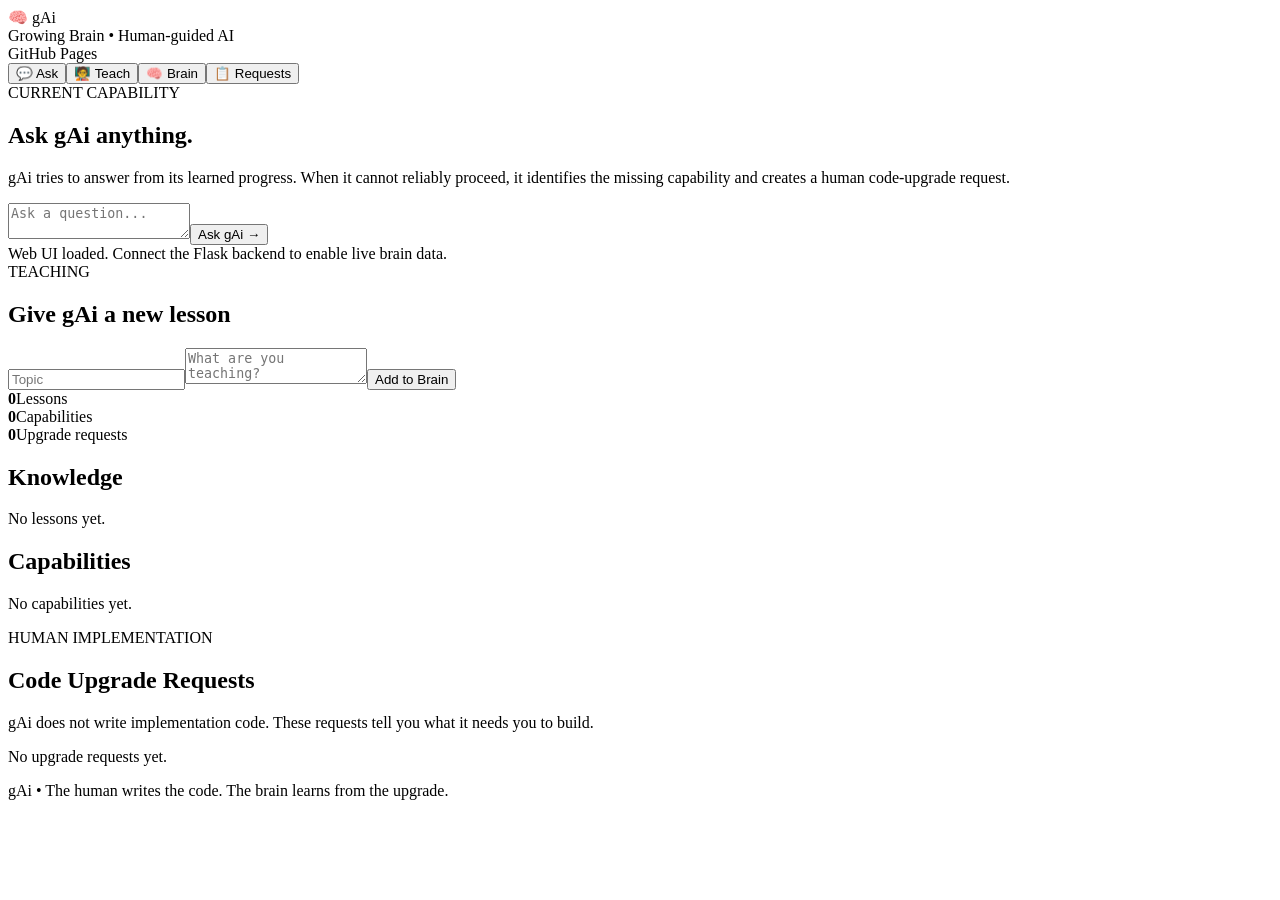
==== docs/index.html @ eb46b011 "Add GitHub Pages frontend" ====
<!doctype html>
<html lang="en">
<head>
<meta charset="utf-8"><meta name="viewport" content="width=device-width,initial-scale=1">
<title>gAi • Growing Brain</title>
<link rel="stylesheet" href="./style.css">
</head>
<body>
<div class="app">
<header><div><div class="logo">🧠 gAi</div><div class="sub">Growing Brain • Human-guided AI</div></div><div class="status"><i></i> GitHub Pages</div></header>
<nav><button class="active" data-tab="ask">💬 Ask</button><button data-tab="teach">🧑‍🏫 Teach</button><button data-tab="brain">🧠 Brain</button><button data-tab="requests">📋 Requests</button></nav>
<main>
<section id="ask" class="tab active"><div class="hero"><span class="eyebrow">CURRENT CAPABILITY</span><h1>Ask gAi anything.</h1><p>gAi tries to answer from its learned progress. When it cannot reliably proceed, it identifies the missing capability and creates a human code-upgrade request.</p><textarea id="q" placeholder="Ask a question..."></textarea><button class="primary" onclick="ask()">Ask gAi →</button><div id="answer"></div></div></section>
<section id="teach" class="tab"><div class="panel"><span class="eyebrow">TEACHING</span><h2>Give gAi a new lesson</h2><input id="topic" placeholder="Topic"><textarea id="lesson" placeholder="What are you teaching?"></textarea><button class="primary" onclick="teach()">Add to Brain</button><div id="teachResult"></div></div></section>
<section id="brain" class="tab"><div class="stats"><div><b id="lessonCount">0</b><span>Lessons</span></div><div><b id="capCount">0</b><span>Capabilities</span></div><div><b id="reqCount">0</b><span>Upgrade requests</span></div></div><div class="columns"><div class="panel"><h2>Knowledge</h2><div id="lessons"></div></div><div class="panel"><h2>Capabilities</h2><div id="caps"></div></div></div></section>
<section id="requests" class="tab"><div class="panel"><span class="eyebrow">HUMAN IMPLEMENTATION</span><h2>Code Upgrade Requests</h2><p class="muted">gAi does not write implementation code. These requests tell you what it needs you to build.</p><div id="reqs"></div></div></section>
</main><footer>gAi • The human writes the code. The brain learns from the upgrade.</footer>
</div>
<script>
const API='';
const $=id=>document.getElementById(id); const esc=s=>String(s??'').replace(/[&<>"']/g,c=>({'&':'&amp;','<':'&lt;','>':'&gt;','"':'&quot;',"'":'&#39;'}[c]));
function tab(n){document.querySelectorAll('.tab').forEach(x=>x.classList.toggle('active',x.id===n));document.querySelectorAll('nav button').forEach(x=>x.classList.toggle('active',x.dataset.tab===n));}
document.querySelectorAll('nav button').forEach(b=>b.onclick=()=>tab(b.dataset.tab));
async function load(){try{const r=await fetch(API+'/api/state');if(!r.ok)throw 0;const s=await r.json();render(s)}catch(e){render({lessons:[],capabilities:[],code_requests:[]});$('answer').innerHTML='<div class="notice">Web UI loaded. Connect the Flask backend to enable live brain data.</div>'}}
function render(s){$('lessonCount').textContent=s.lessons.length;$('capCount').textContent=s.capabilities.length;$('reqCount').textContent=s.code_requests.length;$('lessons').innerHTML=s.lessons.length?s.lessons.slice().reverse().map(x=>`<article><b>${esc(x.topic)}</b><p>${esc(x.content)}</p></article>`).join(''):'<p class="muted">No lessons yet.</p>';$('caps').innerHTML=s.capabilities.length?s.capabilities.map(x=>`<article><b>${esc(x.name)}</b><span class="badge">${esc(x.status)}</span><p>${esc(x.description)}</p></article>`).join(''):'<p class="muted">No capabilities yet.</p>';$('reqs').innerHTML=s.code_requests.length?s.code_requests.map(x=>`<article class="request"><b>📝 ${esc(x)}</b><a href="./requests/${encodeURIComponent(x)}" target="_blank">View request →</a></article>`).join(''):'<p class="muted">No upgrade requests yet.</p>'}
async function ask(){const q=$('q').value.trim();if(!q)return;try{const r=await fetch(API+'/api/question',{method:'POST',headers:{'Content-Type':'application/json'},body:JSON.stringify({question:q})});const d=await r.json();if(!r.ok)throw new Error(d.error);$('answer').innerHTML=`<div class="answer"><h3>gAi's attempt</h3><p>${esc(d.answer).replace(/\n/g,'<br>')}</p><div class="meta"><span>Confidence ${(d.confidence*100).toFixed(0)}%</span><span>Known: ${d.known.length?d.known.map(esc).join(', '):'none'}</span></div>${d.blockers.length?`<div class="warning"><b>⚠ Cannot fully proceed</b><br>${d.blockers.map(esc).join('<br>')}</div>`:''}${d.request_files.length?`<div class="request"><b>Code upgrade needed</b><p>${d.request_files.map(esc).join('<br>')}</p></div>`:''}</div>`}catch(e){$('answer').innerHTML='<div class="notice">Backend is not connected yet. Deploy the Flask API separately, then set the API URL in <code>docs/index.html</code>.</div>'}}
async function teach(){const topic=$('topic').value.trim(),content=$('lesson').value.trim();if(!topic||!content)return;$('teachResult').textContent='Saving...';try{const r=await fetch(API+'/api/learn',{method:'POST',headers:{'Content-Type':'application/json'},body:JSON.stringify({topic,content})});if(!r.ok)throw 0;$('teachResult').textContent='✓ Lesson added and growth analysis completed.';$('topic').value='';$('lesson').value='';load()}catch(e){$('teachResult').innerHTML='<div class="notice">Backend is not connected. This Pages frontend is ready; connect the API URL when the backend is deployed.</div>'}}
load();
</script>
</body></html>
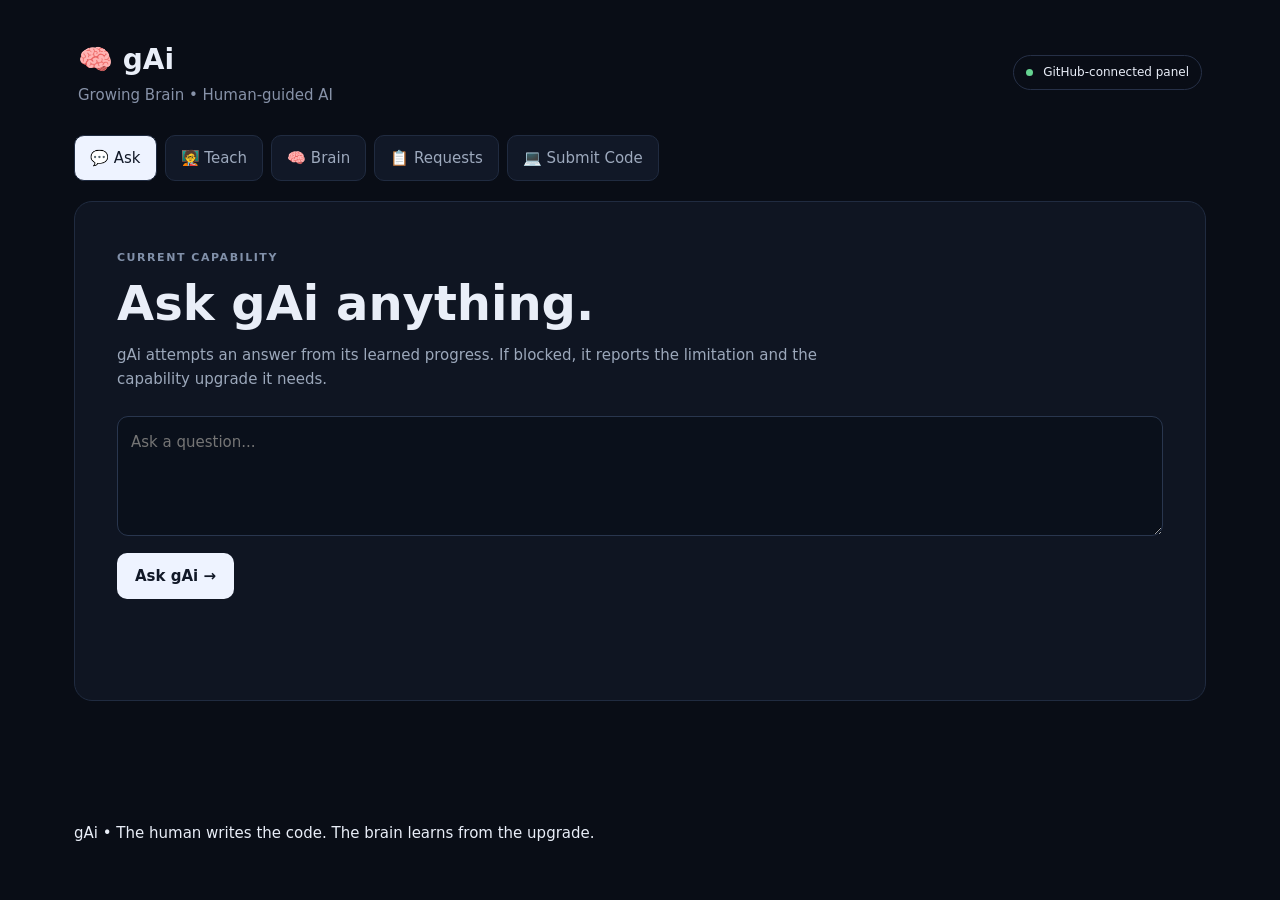
==== commit 71f52a0e: "Add browser code submission to GitHub backend" ====
--- a/docs/index.html
+++ b/docs/index.html
@@ -1,30 +1,21 @@
 <!doctype html>
-<html lang="en">
-<head>
-<meta charset="utf-8"><meta name="viewport" content="width=device-width,initial-scale=1">
-<title>gAi • Growing Brain</title>
-<link rel="stylesheet" href="./style.css">
-</head>
-<body>
-<div class="app">
-<header><div><div class="logo">🧠 gAi</div><div class="sub">Growing Brain • Human-guided AI</div></div><div class="status"><i></i> GitHub Pages</div></header>
-<nav><button class="active" data-tab="ask">💬 Ask</button><button data-tab="teach">🧑‍🏫 Teach</button><button data-tab="brain">🧠 Brain</button><button data-tab="requests">📋 Requests</button></nav>
+<html lang="en"><head><meta charset="utf-8"><meta name="viewport" content="width=device-width,initial-scale=1"><title>gAi • Growing Brain</title><link rel="stylesheet" href="./style.css"></head>
+<body><div class="app"><header><div><div class="logo">🧠 gAi</div><div class="sub">Growing Brain • Human-guided AI</div></div><div class="status"><i></i> GitHub-connected panel</div></header>
+<nav><button class="active" data-tab="ask">💬 Ask</button><button data-tab="teach">🧑‍🏫 Teach</button><button data-tab="brain">🧠 Brain</button><button data-tab="requests">📋 Requests</button><button data-tab="code">💻 Submit Code</button></nav>
 <main>
-<section id="ask" class="tab active"><div class="hero"><span class="eyebrow">CURRENT CAPABILITY</span><h1>Ask gAi anything.</h1><p>gAi tries to answer from its learned progress. When it cannot reliably proceed, it identifies the missing capability and creates a human code-upgrade request.</p><textarea id="q" placeholder="Ask a question..."></textarea><button class="primary" onclick="ask()">Ask gAi →</button><div id="answer"></div></div></section>
+<section id="ask" class="tab active"><div class="hero"><span class="eyebrow">CURRENT CAPABILITY</span><h1>Ask gAi anything.</h1><p>gAi attempts an answer from its learned progress. If blocked, it reports the limitation and the capability upgrade it needs.</p><textarea id="q" placeholder="Ask a question..."></textarea><button class="primary" onclick="ask()">Ask gAi →</button><div id="answer"></div></div></section>
 <section id="teach" class="tab"><div class="panel"><span class="eyebrow">TEACHING</span><h2>Give gAi a new lesson</h2><input id="topic" placeholder="Topic"><textarea id="lesson" placeholder="What are you teaching?"></textarea><button class="primary" onclick="teach()">Add to Brain</button><div id="teachResult"></div></div></section>
 <section id="brain" class="tab"><div class="stats"><div><b id="lessonCount">0</b><span>Lessons</span></div><div><b id="capCount">0</b><span>Capabilities</span></div><div><b id="reqCount">0</b><span>Upgrade requests</span></div></div><div class="columns"><div class="panel"><h2>Knowledge</h2><div id="lessons"></div></div><div class="panel"><h2>Capabilities</h2><div id="caps"></div></div></div></section>
-<section id="requests" class="tab"><div class="panel"><span class="eyebrow">HUMAN IMPLEMENTATION</span><h2>Code Upgrade Requests</h2><p class="muted">gAi does not write implementation code. These requests tell you what it needs you to build.</p><div id="reqs"></div></div></section>
-</main><footer>gAi • The human writes the code. The brain learns from the upgrade.</footer>
-</div>
+<section id="requests" class="tab"><div class="panel"><span class="eyebrow">HUMAN IMPLEMENTATION</span><h2>Code Upgrade Requests</h2><p class="muted">gAi does not write implementation code. You implement the requested capability here.</p><div id="reqs"></div></div></section>
+<section id="code" class="tab"><div class="panel"><span class="eyebrow">HUMAN APPROVAL</span><h2>Submit code to GitHub</h2><p class="muted">Paste the implementation requested by gAi. The secure backend commits it directly to the configured repository.</p><input id="codePath" placeholder="Repository path, e.g. brain/modules/attention.py"><input id="commitMessage" placeholder="Commit message (optional)"><textarea id="code" class="code" placeholder="Paste your code here..."></textarea><label><input type="checkbox" id="confirm"> I wrote/reviewed this code and approve the GitHub commit.</label><br><button class="primary" onclick="submitCode()">🚀 Commit to GitHub</button><div id="codeResult"></div></div></section>
+</main><footer>gAi • The human writes the code. The brain learns from the upgrade.</footer></div>
 <script>
-const API='';
-const $=id=>document.getElementById(id); const esc=s=>String(s??'').replace(/[&<>"']/g,c=>({'&':'&amp;','<':'&lt;','>':'&gt;','"':'&quot;',"'":'&#39;'}[c]));
-function tab(n){document.querySelectorAll('.tab').forEach(x=>x.classList.toggle('active',x.id===n));document.querySelectorAll('nav button').forEach(x=>x.classList.toggle('active',x.dataset.tab===n));}
-document.querySelectorAll('nav button').forEach(b=>b.onclick=()=>tab(b.dataset.tab));
-async function load(){try{const r=await fetch(API+'/api/state');if(!r.ok)throw 0;const s=await r.json();render(s)}catch(e){render({lessons:[],capabilities:[],code_requests:[]});$('answer').innerHTML='<div class="notice">Web UI loaded. Connect the Flask backend to enable live brain data.</div>'}}
-function render(s){$('lessonCount').textContent=s.lessons.length;$('capCount').textContent=s.capabilities.length;$('reqCount').textContent=s.code_requests.length;$('lessons').innerHTML=s.lessons.length?s.lessons.slice().reverse().map(x=>`<article><b>${esc(x.topic)}</b><p>${esc(x.content)}</p></article>`).join(''):'<p class="muted">No lessons yet.</p>';$('caps').innerHTML=s.capabilities.length?s.capabilities.map(x=>`<article><b>${esc(x.name)}</b><span class="badge">${esc(x.status)}</span><p>${esc(x.description)}</p></article>`).join(''):'<p class="muted">No capabilities yet.</p>';$('reqs').innerHTML=s.code_requests.length?s.code_requests.map(x=>`<article class="request"><b>📝 ${esc(x)}</b><a href="./requests/${encodeURIComponent(x)}" target="_blank">View request →</a></article>`).join(''):'<p class="muted">No upgrade requests yet.</p>'}
-async function ask(){const q=$('q').value.trim();if(!q)return;try{const r=await fetch(API+'/api/question',{method:'POST',headers:{'Content-Type':'application/json'},body:JSON.stringify({question:q})});const d=await r.json();if(!r.ok)throw new Error(d.error);$('answer').innerHTML=`<div class="answer"><h3>gAi's attempt</h3><p>${esc(d.answer).replace(/\n/g,'<br>')}</p><div class="meta"><span>Confidence ${(d.confidence*100).toFixed(0)}%</span><span>Known: ${d.known.length?d.known.map(esc).join(', '):'none'}</span></div>${d.blockers.length?`<div class="warning"><b>⚠ Cannot fully proceed</b><br>${d.blockers.map(esc).join('<br>')}</div>`:''}${d.request_files.length?`<div class="request"><b>Code upgrade needed</b><p>${d.request_files.map(esc).join('<br>')}</p></div>`:''}</div>`}catch(e){$('answer').innerHTML='<div class="notice">Backend is not connected yet. Deploy the Flask API separately, then set the API URL in <code>docs/index.html</code>.</div>'}}
-async function teach(){const topic=$('topic').value.trim(),content=$('lesson').value.trim();if(!topic||!content)return;$('teachResult').textContent='Saving...';try{const r=await fetch(API+'/api/learn',{method:'POST',headers:{'Content-Type':'application/json'},body:JSON.stringify({topic,content})});if(!r.ok)throw 0;$('teachResult').textContent='✓ Lesson added and growth analysis completed.';$('topic').value='';$('lesson').value='';load()}catch(e){$('teachResult').innerHTML='<div class="notice">Backend is not connected. This Pages frontend is ready; connect the API URL when the backend is deployed.</div>'}}
+const API=window.GAI_API_URL||'';const $=id=>document.getElementById(id);const esc=s=>String(s??'').replace(/[&<>"']/g,c=>({'&':'&amp;','<':'&lt;','>':'&gt;','"':'&quot;',"'":'&#39;'}[c]));
+function tab(n){document.querySelectorAll('.tab').forEach(x=>x.classList.toggle('active',x.id===n));document.querySelectorAll('nav button').forEach(x=>x.classList.toggle('active',x.dataset.tab===n))}document.querySelectorAll('nav button').forEach(b=>b.onclick=()=>tab(b.dataset.tab));
+async function load(){try{const r=await fetch(API+'/api/state');if(!r.ok)throw 0;render(await r.json())}catch(e){render({lessons:[],capabilities:[],code_requests:[]})}}
+function render(s){$('lessonCount').textContent=s.lessons.length;$('capCount').textContent=s.capabilities.length;$('reqCount').textContent=s.code_requests.length;$('lessons').innerHTML=s.lessons.length?s.lessons.slice().reverse().map(x=>`<article><b>${esc(x.topic)}</b><p>${esc(x.content)}</p></article>`).join(''):'<p class="muted">No lessons yet.</p>';$('caps').innerHTML=s.capabilities.length?s.capabilities.map(x=>`<article><b>${esc(x.name)}</b> <span class="badge">${esc(x.status)}</span><p>${esc(x.description)}</p></article>`).join(''):'<p class="muted">No capabilities yet.</p>';$('reqs').innerHTML=s.code_requests.length?s.code_requests.map(x=>`<article class="request"><b>📝 ${esc(x)}</b><a href="${API||'.'}/api/request/${encodeURIComponent(x)}" target="_blank">View request →</a></article>`).join(''):'<p class="muted">No upgrade requests yet.</p>'}
+async function ask(){const q=$('q').value.trim();if(!q)return;try{const r=await fetch(API+'/api/question',{method:'POST',headers:{'Content-Type':'application/json'},body:JSON.stringify({question:q})});const d=await r.json();if(!r.ok)throw Error(d.error);$('answer').innerHTML=`<div class="answer"><h3>gAi's attempt</h3><p>${esc(d.answer).replace(/\n/g,'<br>')}</p><div class="meta"><span>Confidence ${(d.confidence*100).toFixed(0)}%</span><span>Known: ${d.known.length?d.known.map(esc).join(', '):'none'}</span></div>${d.blockers.length?`<div class="warning"><b>⚠ Cannot fully proceed</b><br>${d.blockers.map(esc).join('<br>')}</div>`:''}${d.request_files.length?`<div class="request"><b>Code upgrade needed</b><p>${d.request_files.map(esc).join('<br>')}</p></div>`:''}</div>`}catch(e){$('answer').innerHTML=`<div class="notice">Backend not connected. Set <code>GAI_API_URL</code> to your deployed gAi backend.</div>`}}
+async function teach(){const topic=$('topic').value.trim(),content=$('lesson').value.trim();if(!topic||!content)return;$('teachResult').textContent='Saving...';try{const r=await fetch(API+'/api/learn',{method:'POST',headers:{'Content-Type':'application/json'},body:JSON.stringify({topic,content})});if(!r.ok)throw 0;$('teachResult').textContent='✓ Lesson added.';$('topic').value='';$('lesson').value='';load()}catch(e){$('teachResult').innerHTML='<div class="notice">Backend not connected.</div>'}}
+async function submitCode(){const path=$('codePath').value.trim(),code=$('code').value,message=$('commitMessage').value.trim();if(!path||!code)return $('codeResult').textContent='File path and code are required.';if(!$('confirm').checked)return $('codeResult').textContent='Please confirm that you reviewed the code.';$('codeResult').textContent='Sending to GitHub...';try{const r=await fetch(API+'/api/github/submit-code',{method:'POST',headers:{'Content-Type':'application/json'},body:JSON.stringify({path,code,message})});const d=await r.json();if(!r.ok)throw Error(d.error);$('codeResult').innerHTML=`✓ Committed <b>${esc(d.path)}</b><br>Commit: <code>${esc(d.commit)}</code>`;load()}catch(e){$('codeResult').innerHTML=`<div class="notice">${esc(e.message)}</div>`}}
 load();
-</script>
-</body></html>
+</script></body></html>
--- a/docs/style.css
+++ b/docs/style.css
@@ -0,0 +1 @@
+*{box-sizing:border-box}body{margin:0;background:#090d16;color:#e9eef8;font:15px/1.6 Inter,system-ui,sans-serif}.app{max-width:1180px;margin:auto;padding:24px}header{display:flex;justify-content:space-between;align-items:center;padding:14px 4px 28px}.logo{font-size:28px;font-weight:800}.sub,.muted{color:#8792a8}.status{border:1px solid #263047;padding:7px 12px;border-radius:999px;font-size:12px}.status i{display:inline-block;width:7px;height:7px;background:#65d391;border-radius:50%;margin-right:6px}nav{display:flex;gap:8px;overflow:auto;margin-bottom:20px}nav button{background:#111827;border:1px solid #202b40;color:#9da9bd;border-radius:10px;padding:10px 15px;cursor:pointer}nav button.active,button.primary{background:#eef3ff;color:#111827}main{min-height:620px}.tab{display:none}.tab.active{display:block}.hero,.panel{background:#0f1522;border:1px solid #202b40;border-radius:18px;padding:28px}.hero{padding:42px;min-height:500px}.eyebrow{font-size:11px;letter-spacing:.14em;color:#8190a9;font-weight:800}.hero h1{font-size:48px;line-height:1.05;margin:10px 0}.hero p{max-width:700px;color:#9ca8bb}.hero textarea{min-height:120px}textarea,input{width:100%;background:#0a101b;border:1px solid #29364e;border-radius:11px;color:#fff;padding:13px;margin:10px 0;font:inherit;outline:none}textarea:focus,input:focus{border-color:#7181a0}button{font:inherit}.primary{border:0;border-radius:10px;padding:11px 18px;font-weight:750;cursor:pointer}.answer{margin-top:22px;border-top:1px solid #222e43;padding-top:20px}.meta{display:flex;gap:10px;flex-wrap:wrap;color:#94a1b5;font-size:13px}.meta span,.badge{padding:4px 8px;border:1px solid #2a374d;border-radius:999px}.warning{margin-top:14px;padding:13px;border:1px solid #594b27;border-radius:10px;color:#e5d49b}.notice{margin-top:15px;padding:14px;border:1px solid #30415d;border-radius:10px;color:#a9b6cb}.stats{display:grid;grid-template-columns:repeat(3,1fr);gap:14px;margin-bottom:16px}.stats div{background:#0f1522;border:1px solid #202b40;border-radius:15px;padding:20px}.stats b{display:block;font-size:30px}.stats span{color:#8490a6}.columns{display:grid;grid-template-columns:1fr 1fr;gap:16px}.panel h2{margin-top:0}article{border:1px solid #202b40;background:#0b111d;border-radius:11px;padding:13px;margin:9px 0}article p{margin:5px 0;color:#96a2b5}.request{display:flex;justify-content:space-between;gap:12px;align-items:center}.request a{color:#b8c7ff;text-decoration:none}@media(max-width:700px){.app{padding:12px}.hero{padding:25px}.hero h1{font-size:36px}.columns,.stats{grid-template-columns:1fr}.request{align-items:flex-start;flex-direction:column}}
